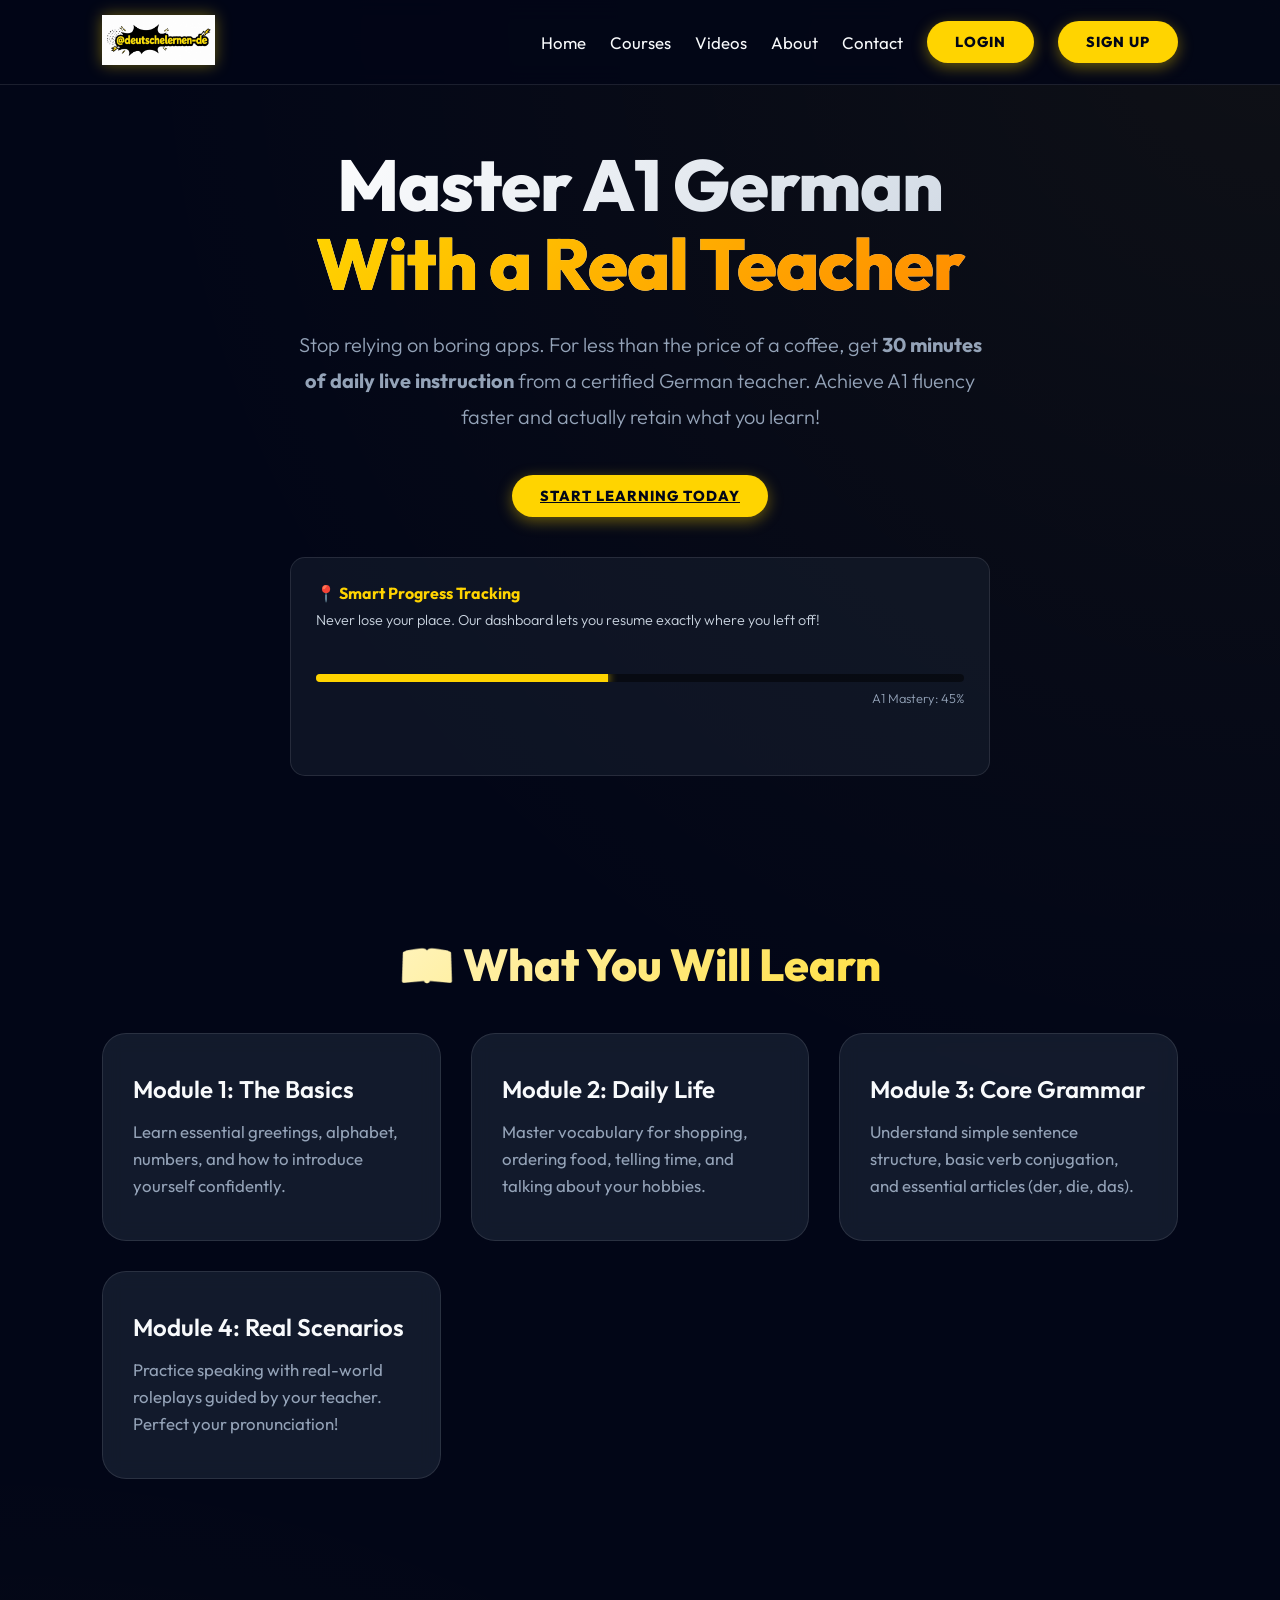
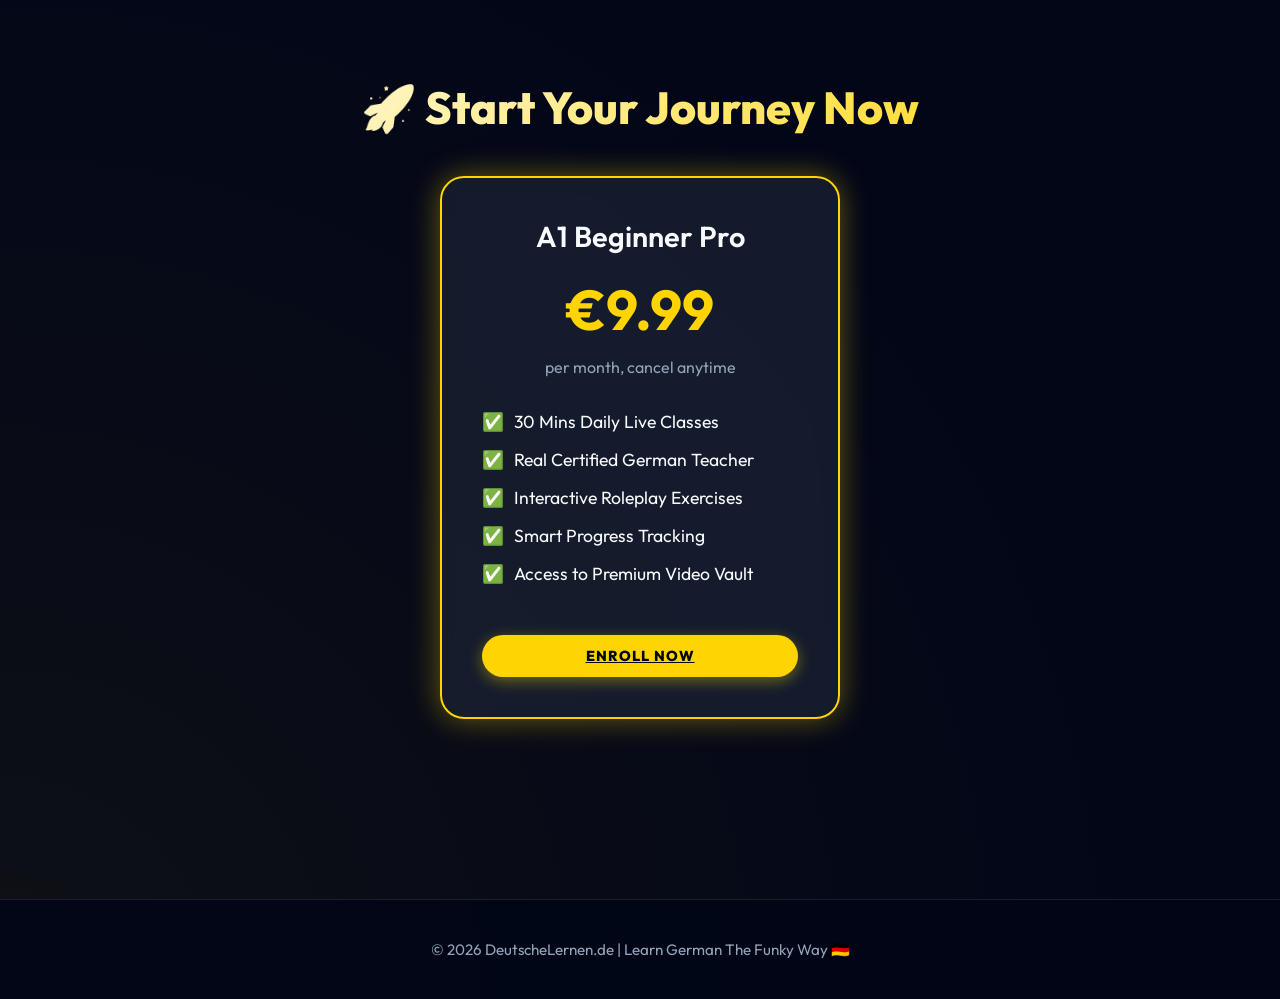
==== a1-beginner.html @ 8d4e3dcf "Added highly-converting A1 Beginner landing page" ====
<!DOCTYPE html>
<html lang="en">
<head>
<meta charset="UTF-8">
<meta name="viewport" content="width=device-width, initial-scale=1.0">
<title>Learn A1 German | Live Classes 30 Mins Daily</title>
<meta name="description" content="Master A1 Beginner German for just €9.99/month. Learn with a real teacher for 30 minutes daily, track your progress, and achieve fluency the funky way.">
<link rel="stylesheet" href="style.css">
</head>
<body>

<header>
<div class="logo">
<img src="logo.png" alt="DeutscheLernen Logo">
</div>
<nav>
<a href="index.html">Home</a>
<a href="courses.html">Courses</a>
<a href="videos.html">Videos</a>
<a href="about.html">About</a>
<a href="contact.html">Contact</a>
<a class="btn" href="login.html">Login</a>
<a class="btn" href="signup.html">Sign Up</a>
</nav>
</header>

<section class="hero" style="min-height: 70vh;">
<div>
<h1>Master A1 German <br><span class="funky">With a Real Teacher</span></h1>
<p>
Stop relying on boring apps. For less than the price of a coffee, get <strong>30 minutes of daily live instruction</strong> from a certified German teacher. Achieve A1 fluency faster and actually retain what you learn!
</p>

<div class="cta">
<a class="btn" href="#pricing">Start Learning Today</a>
</div>

<div class="progress-teaser">
  <h4 style="color: var(--accent); margin-bottom: 5px;">📍 Smart Progress Tracking</h4>
  <p style="font-size: 0.9rem; color: #cbd5e1;">Never lose your place. Our dashboard lets you resume exactly where you left off!</p>
  <div class="progress-bar">
    <div class="progress-fill"></div>
  </div>
  <p style="font-size: 0.8rem; margin-top: 5px; text-align: right;">A1 Mastery: 45%</p>
</div>
</div>
</section>

<section class="section">
<h2 class="highlight">📖 What You Will Learn</h2>
<div class="cards">
<div class="card">
  <h3 style="color: var(--text-main);">Module 1: The Basics</h3>
  <p>Learn essential greetings, alphabet, numbers, and how to introduce yourself confidently.</p>
</div>
<div class="card">
  <h3 style="color: var(--text-main);">Module 2: Daily Life</h3>
  <p>Master vocabulary for shopping, ordering food, telling time, and talking about your hobbies.</p>
</div>
<div class="card">
  <h3 style="color: var(--text-main);">Module 3: Core Grammar</h3>
  <p>Understand simple sentence structure, basic verb conjugation, and essential articles (der, die, das).</p>
</div>
<div class="card">
  <h3 style="color: var(--text-main);">Module 4: Real Scenarios</h3>
  <p>Practice speaking with real-world roleplays guided by your teacher. Perfect your pronunciation!</p>
</div>
</div>
</section>

<section class="section" id="pricing">
<h2 class="highlight">🚀 Start Your Journey Now</h2>
<div class="card pricing-card">
  <h3 style="color: var(--text-main); font-size: 1.8rem;">A1 Beginner Pro</h3>
  <h2>€9.99</h2>
  <p class="price-subtext">per month, cancel anytime</p>
  
  <ul>
    <li>30 Mins Daily Live Classes</li>
    <li>Real Certified German Teacher</li>
    <li>Interactive Roleplay Exercises</li>
    <li>Smart Progress Tracking</li>
    <li>Access to Premium Video Vault</li>
  </ul>
  
  <a class="btn" style="width: 100%; margin-top: 20px;" href="signup.html">Enroll Now</a>
</div>
</section>

<footer>
<p>© 2026 DeutscheLernen.de | Learn German The Funky Way 🇩🇪</p>
</footer>

</body>
</html>
---- style.css ----
@import url('https://fonts.googleapis.com/css2?family=Outfit:wght@300;400;600;800&display=swap');

:root {
  --bg-dark: #0f172a;
  --bg-darker: #020617;
  --accent: #ffd400;
  --accent-glow: rgba(255, 212, 0, 0.4);
  --text-main: #f8fafc;
  --text-muted: #94a3b8;
  --glass-bg: rgba(30, 41, 59, 0.6);
  --glass-border: rgba(255, 255, 255, 0.1);
}

* {
  margin: 0;
  padding: 0;
  box-sizing: border-box;
  font-family: 'Outfit', sans-serif;
}

body {
  background: var(--bg-darker);
  color: var(--text-main);
  overflow-x: hidden;
  background-image: radial-gradient(circle at top right, rgba(255, 212, 0, 0.05), transparent 40%),
                    radial-gradient(circle at bottom left, rgba(255, 212, 0, 0.05), transparent 40%);
  min-height: 100vh;
}

/* Animations */
@keyframes fadeInDown {
  from { opacity: 0; transform: translateY(-20px); }
  to { opacity: 1; transform: translateY(0); }
}

@keyframes fadeInUp {
  from { opacity: 0; transform: translateY(30px); }
  to { opacity: 1; transform: translateY(0); }
}

@keyframes glowPulse {
  0% { box-shadow: 0 0 10px var(--accent-glow); }
  50% { box-shadow: 0 0 25px var(--accent-glow); }
  100% { box-shadow: 0 0 10px var(--accent-glow); }
}

/* Header & Nav */
header {
  background: rgba(2, 6, 23, 0.8);
  backdrop-filter: blur(12px);
  padding: 15px 8%;
  display: flex;
  justify-content: space-between;
  align-items: center;
  position: sticky;
  top: 0;
  z-index: 1000;
  border-bottom: 1px solid var(--glass-border);
  animation: fadeInDown 0.6s ease-out;
}

.logo img {
  height: 50px;
  filter: drop-shadow(0 0 8px var(--accent-glow));
  transition: transform 0.3s;
}

.logo img:hover {
  transform: scale(1.05);
}

nav {
  display: flex;
  align-items: center;
  gap: 24px;
}

nav a {
  color: var(--text-main);
  text-decoration: none;
  font-weight: 400;
  font-size: 1.05rem;
  transition: all 0.3s;
  position: relative;
}

nav a::after {
  content: '';
  position: absolute;
  width: 0;
  height: 2px;
  bottom: -4px;
  left: 0;
  background: var(--accent);
  transition: width 0.3s ease;
}

nav a:hover {
  color: var(--accent);
}

nav a:hover::after {
  width: 100%;
}

.btn, nav a.btn {
  background: var(--accent);
  color: var(--bg-darker);
  padding: 12px 28px;
  border-radius: 50px;
  font-weight: 800;
  text-transform: uppercase;
  letter-spacing: 1px;
  font-size: 0.9rem;
  transition: all 0.3s;
  box-shadow: 0 4px 15px var(--accent-glow);
  display: inline-flex;
  align-items: center;
  justify-content: center;
}

.btn:hover, nav a.btn:hover {
  transform: translateY(-2px);
  background: #ffea00;
  color: var(--bg-darker);
  animation: glowPulse 2s infinite;
}

.btn::after {
  display: none !important;
}

/* Hero Section */
.hero {
  min-height: 85vh;
  display: flex;
  align-items: center;
  justify-content: center;
  text-align: center;
  padding: 60px 20px;
  position: relative;
}

.hero > div {
  animation: fadeInUp 0.8s ease-out;
}

.hero h1 {
  font-size: 4.5rem;
  font-weight: 800;
  background: linear-gradient(135deg, #ffffff 0%, #cbd5e1 100%);
  -webkit-background-clip: text;
  -webkit-text-fill-color: transparent;
  margin-bottom: 24px;
  line-height: 1.1;
  letter-spacing: -1px;
}

.hero h1 span.funky {
  background: linear-gradient(135deg, var(--accent) 0%, #ff8c00 100%);
  -webkit-background-clip: text;
  -webkit-text-fill-color: transparent;
  display: inline-block;
}

.hero p {
  font-size: 1.25rem;
  color: var(--text-muted);
  max-width: 700px;
  margin: 0 auto 40px auto;
  line-height: 1.8;
  font-weight: 300;
}

.hero .cta {
  display: flex;
  gap: 20px;
  justify-content: center;
}

.hero .cta .btn-outline {
  background: transparent;
  color: var(--accent);
  border: 2px solid var(--accent);
  box-shadow: none;
}

.hero .cta .btn-outline:hover {
  background: var(--glass-bg);
  color: var(--accent);
  box-shadow: 0 0 20px var(--accent-glow);
}

/* Sections */
.section {
  padding: 100px 8%;
  position: relative;
}

.highlight {
  font-size: 2.8rem;
  font-weight: 800;
  margin-bottom: 40px;
  text-align: center;
  background: linear-gradient(135deg, #ffffff 0%, var(--accent) 100%);
  -webkit-background-clip: text;
  -webkit-text-fill-color: transparent;
}

/* Cards (Glassmorphism) */
.cards {
  display: grid;
  grid-template-columns: repeat(auto-fit, minmax(280px, 1fr));
  gap: 30px;
  margin-top: 40px;
}

.card {
  background: var(--glass-bg);
  backdrop-filter: blur(10px);
  border: 1px solid var(--glass-border);
  border-radius: 24px;
  padding: 40px 30px;
  transition: all 0.4s cubic-bezier(0.175, 0.885, 0.32, 1.275);
  position: relative;
  overflow: hidden;
}

.card::before {
  content: '';
  position: absolute;
  top: 0; left: 0; right: 0; height: 3px;
  background: linear-gradient(90deg, transparent, var(--accent), transparent);
  opacity: 0;
  transition: opacity 0.4s;
}

.card:hover {
  transform: translateY(-10px);
  background: rgba(30, 41, 59, 0.8);
  border-color: rgba(255, 212, 0, 0.3);
  box-shadow: 0 15px 35px rgba(0,0,0,0.3), 0 0 15px var(--accent-glow);
}

.card:hover::before {
  opacity: 1;
}

.card h3 {
  font-size: 1.5rem;
  color: var(--text-main);
  margin-bottom: 15px;
  font-weight: 600;
}

.card p {
  color: var(--text-muted);
  line-height: 1.6;
  font-size: 1.05rem;
}

/* Videos */
.video-grid {
  display: grid;
  grid-template-columns: repeat(auto-fit, minmax(380px, 1fr));
  gap: 40px;
  margin-top: 50px;
}

.video {
  background: var(--glass-bg);
  border-radius: 24px;
  overflow: hidden;
  border: 1px solid var(--glass-border);
  transition: all 0.3s;
}

.video:hover {
  transform: translateY(-5px);
  box-shadow: 0 20px 40px rgba(0,0,0,0.4);
  border-color: rgba(255, 212, 0, 0.4);
}

.video iframe {
  width: 100%;
  aspect-ratio: 16/9;
  height: auto;
  border: none;
}

.video h4 {
  padding: 24px;
  font-size: 1.2rem;
  color: var(--text-main);
  font-weight: 600;
}

/* Forms */
.form-container {
  max-width: 480px;
  margin: 80px auto;
  background: var(--glass-bg);
  backdrop-filter: blur(16px);
  padding: 50px 40px;
  border-radius: 30px;
  border: 1px solid var(--glass-border);
  box-shadow: 0 25px 50px -12px rgba(0, 0, 0, 0.5);
  animation: fadeInUp 0.6s ease-out;
}

.form-container h2 {
  text-align: center;
  font-size: 2.2rem;
  margin-bottom: 30px;
  color: #fff;
}

input, textarea {
  width: 100%;
  padding: 16px 20px;
  margin: 12px 0 24px 0;
  border-radius: 12px;
  border: 1px solid var(--glass-border);
  background: rgba(0,0,0,0.2);
  color: white;
  font-size: 1rem;
  transition: all 0.3s;
}

input:focus, textarea:focus {
  outline: none;
  border-color: var(--accent);
  background: rgba(0,0,0,0.4);
  box-shadow: 0 0 10px var(--accent-glow);
}

button {
  width: 100%;
  padding: 16px;
  border: none;
  background: linear-gradient(135deg, var(--accent) 0%, #ffc400 100%);
  color: var(--bg-darker);
  border-radius: 12px;
  font-weight: 800;
  font-size: 1.1rem;
  cursor: pointer;
  transition: all 0.3s;
  text-transform: uppercase;
  letter-spacing: 1px;
}

button:hover {
  transform: translateY(-2px);
  box-shadow: 0 10px 20px var(--accent-glow);
}

/* Footer */
footer {
  background: rgba(2, 6, 23, 0.95);
  text-align: center;
  padding: 40px 20px;
  margin-top: 80px;
  border-top: 1px solid var(--glass-border);
  color: var(--text-muted);
}

footer p {
  font-size: 0.95rem;
}

/* Pricing & Syllabus Additions */
.pricing-card {
  max-width: 400px;
  margin: 0 auto;
  border: 2px solid var(--accent);
  text-align: center;
  box-shadow: 0 0 30px var(--accent-glow);
  padding: 40px;
}
.pricing-card h2 {
  font-size: 3.5rem;
  color: var(--accent);
  margin: 20px 0 10px 0;
}
.pricing-card .price-subtext {
  color: var(--text-muted);
  font-size: 1rem;
  margin-bottom: 30px;
}
.pricing-card ul {
  list-style: none;
  margin: 30px 0;
  text-align: left;
}
.pricing-card ul li {
  margin-bottom: 15px;
  font-size: 1.1rem;
}
.pricing-card ul li::before {
  content: '✅';
  margin-right: 10px;
}
.progress-teaser {
  background: rgba(30, 41, 59, 0.4);
  padding: 25px;
  border-radius: 15px;
  margin-top: 40px;
  text-align: left;
  border: 1px solid var(--glass-border);
}
.progress-bar {
  height: 8px;
  background: rgba(0,0,0,0.5);
  border-radius: 4px;
  margin-top: 15px;
  overflow: hidden;
}
.progress-fill {
  width: 45%;
  height: 100%;
  background: var(--accent);
  box-shadow: 0 0 10px var(--accent);
}

/* Responsive */
@media (max-width: 768px) {
  header {
    flex-direction: column;
    padding: 20px;
  }
  nav {
    margin-top: 20px;
    flex-wrap: wrap;
    justify-content: center;
  }
  .hero h1 {
    font-size: 3rem;
  }
  .hero .cta {
    flex-direction: column;
  }
  .highlight {
    font-size: 2.2rem;
  }
}
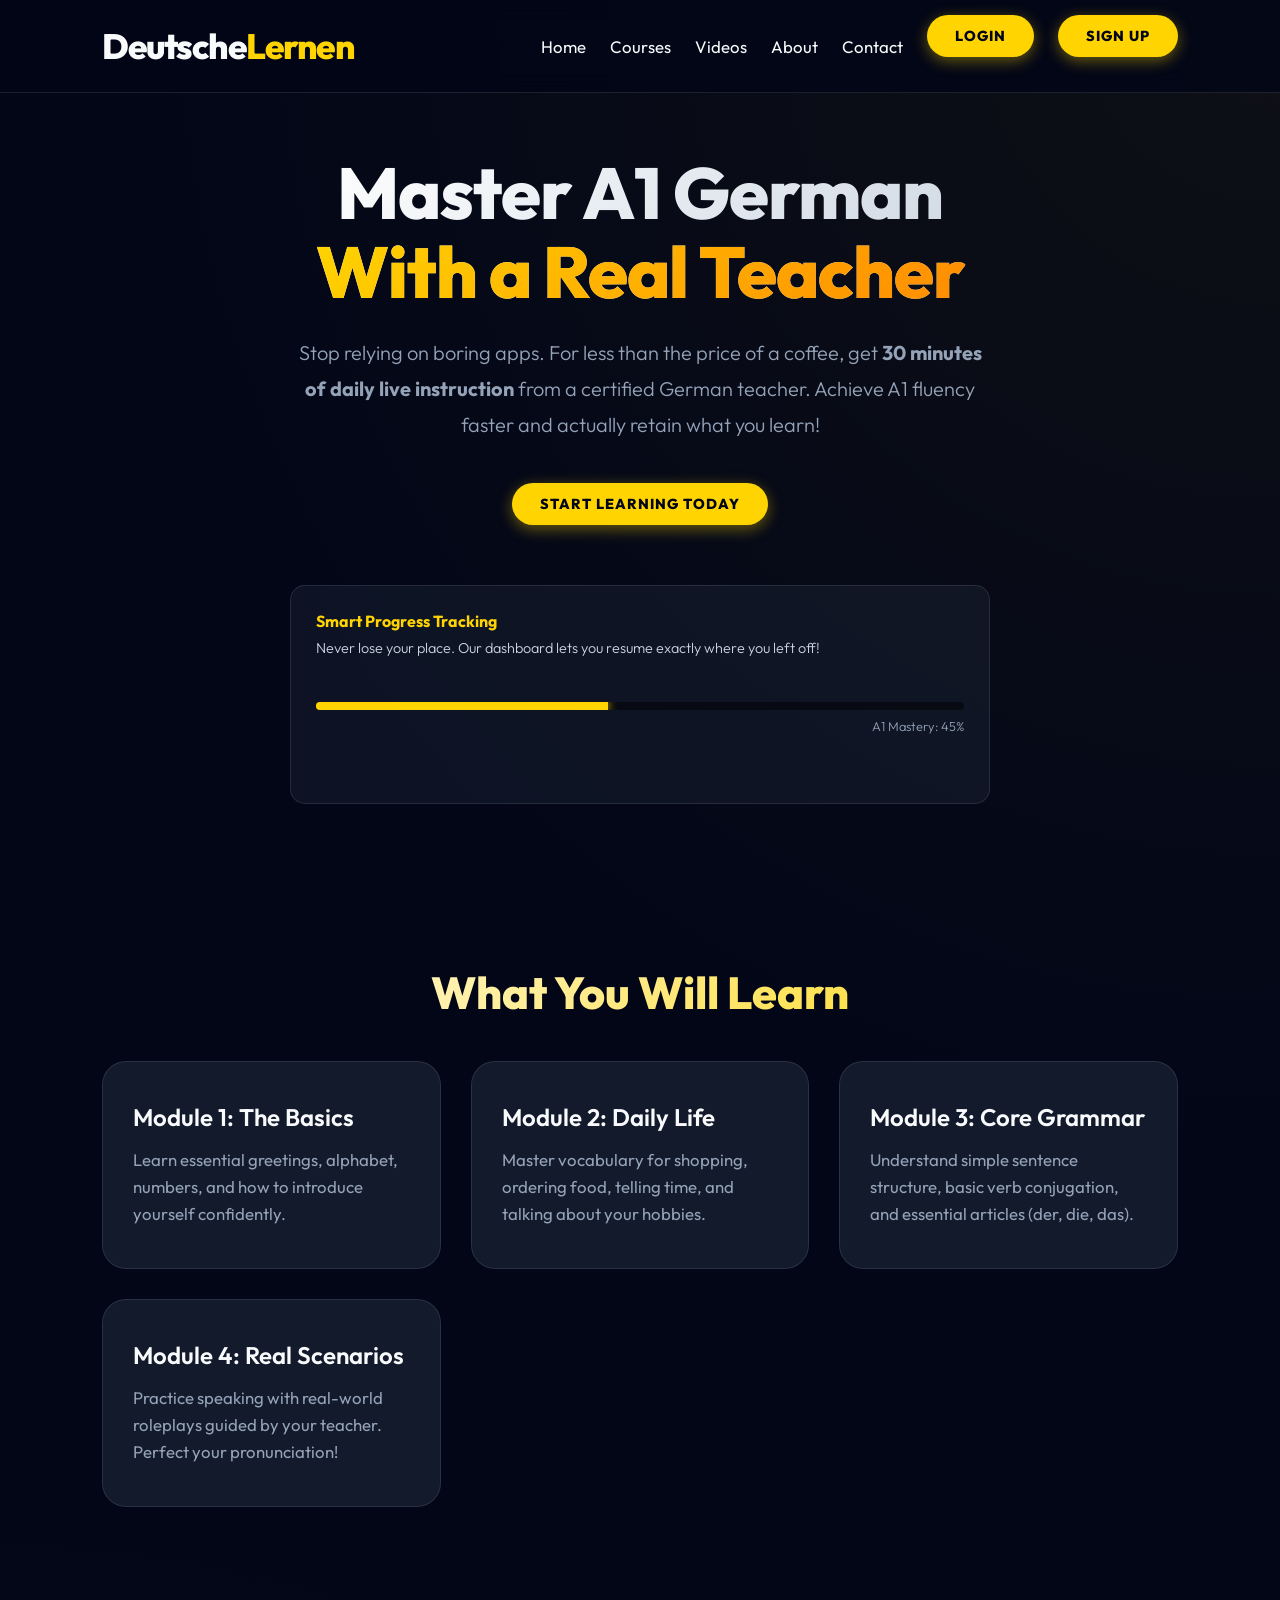
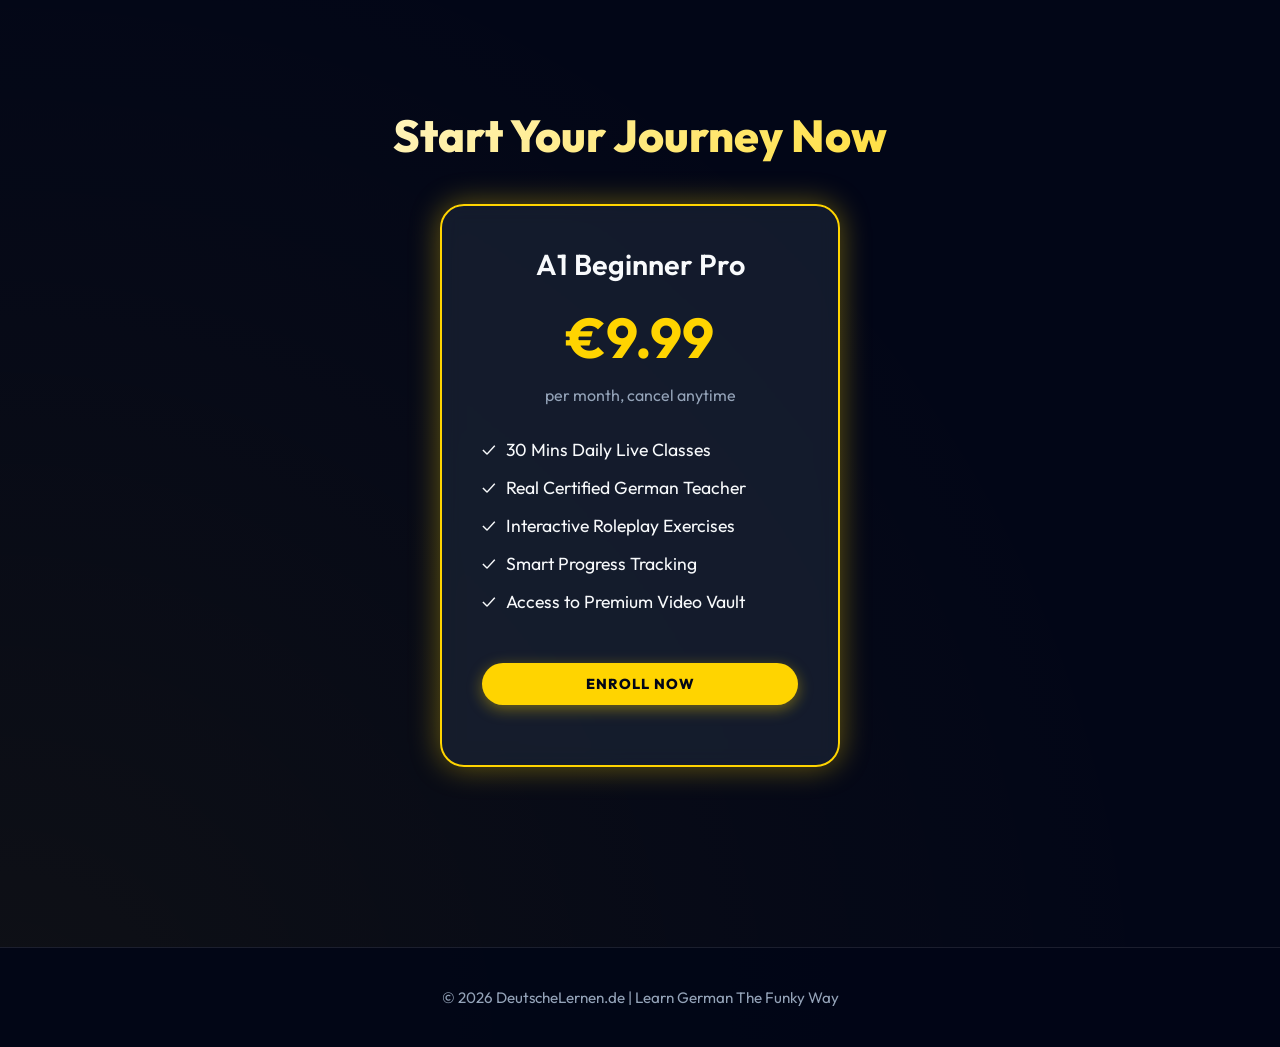
==== commit c8356ee1: "Safely removed emojis and applied text logo" ====
--- a/a1-beginner.html
+++ b/a1-beginner.html
@@ -10,9 +10,7 @@
 <body>
 
 <header>
-<div class="logo">
-<img src="logo.png" alt="DeutscheLernen Logo">
-</div>
+<a href="index.html" class="logo-text">Deutsche<span>Lernen</span></a>
 <nav>
 <a href="index.html">Home</a>
 <a href="courses.html">Courses</a>
@@ -36,7 +34,7 @@
 </div>
 
 <div class="progress-teaser">
-  <h4 style="color: var(--accent); margin-bottom: 5px;">📍 Smart Progress Tracking</h4>
+  <h4 style="color: var(--accent); margin-bottom: 5px;">Smart Progress Tracking</h4>
   <p style="font-size: 0.9rem; color: #cbd5e1;">Never lose your place. Our dashboard lets you resume exactly where you left off!</p>
   <div class="progress-bar">
     <div class="progress-fill"></div>
@@ -47,7 +45,7 @@
 </section>
 
 <section class="section">
-<h2 class="highlight">📖 What You Will Learn</h2>
+<h2 class="highlight">What You Will Learn</h2>
 <div class="cards">
 <div class="card">
   <h3 style="color: var(--text-main);">Module 1: The Basics</h3>
@@ -69,7 +67,7 @@
 </section>
 
 <section class="section" id="pricing">
-<h2 class="highlight">🚀 Start Your Journey Now</h2>
+<h2 class="highlight">Start Your Journey Now</h2>
 <div class="card pricing-card">
   <h3 style="color: var(--text-main); font-size: 1.8rem;">A1 Beginner Pro</h3>
   <h2>€9.99</h2>
@@ -88,7 +86,7 @@
 </section>
 
 <footer>
-<p>© 2026 DeutscheLernen.de | Learn German The Funky Way 🇩🇪</p>
+<p>© 2026 DeutscheLernen.de | Learn German The Funky Way</p>
 </footer>
 
 </body>
--- a/style.css
+++ b/style.css
@@ -117,6 +117,8 @@
   display: inline-flex;
   align-items: center;
   justify-content: center;
+  text-decoration: none;
+  margin-bottom: 20px;
 }
 
 .btn:hover, nav a.btn:hover {
@@ -176,6 +178,7 @@
   display: flex;
   gap: 20px;
   justify-content: center;
+  margin-bottom: 40px;
 }
 
 .hero .cta .btn-outline {
@@ -397,7 +400,7 @@
   font-size: 1.1rem;
 }
 .pricing-card ul li::before {
-  content: '✅';
+  content: '✓';
   margin-right: 10px;
 }
 .progress-teaser {
@@ -443,3 +446,20 @@
     font-size: 2.2rem;
   }
 }
+
+.logo-text {
+  font-size: 2.2rem;
+  font-weight: 800;
+  color: var(--text-main);
+  text-decoration: none;
+  letter-spacing: -1.5px;
+  transition: all 0.3s ease;
+  display: inline-block;
+}
+.logo-text span {
+  color: var(--accent);
+}
+.logo-text:hover {
+  text-shadow: 0 0 20px var(--accent-glow);
+  transform: scale(1.02);
+}
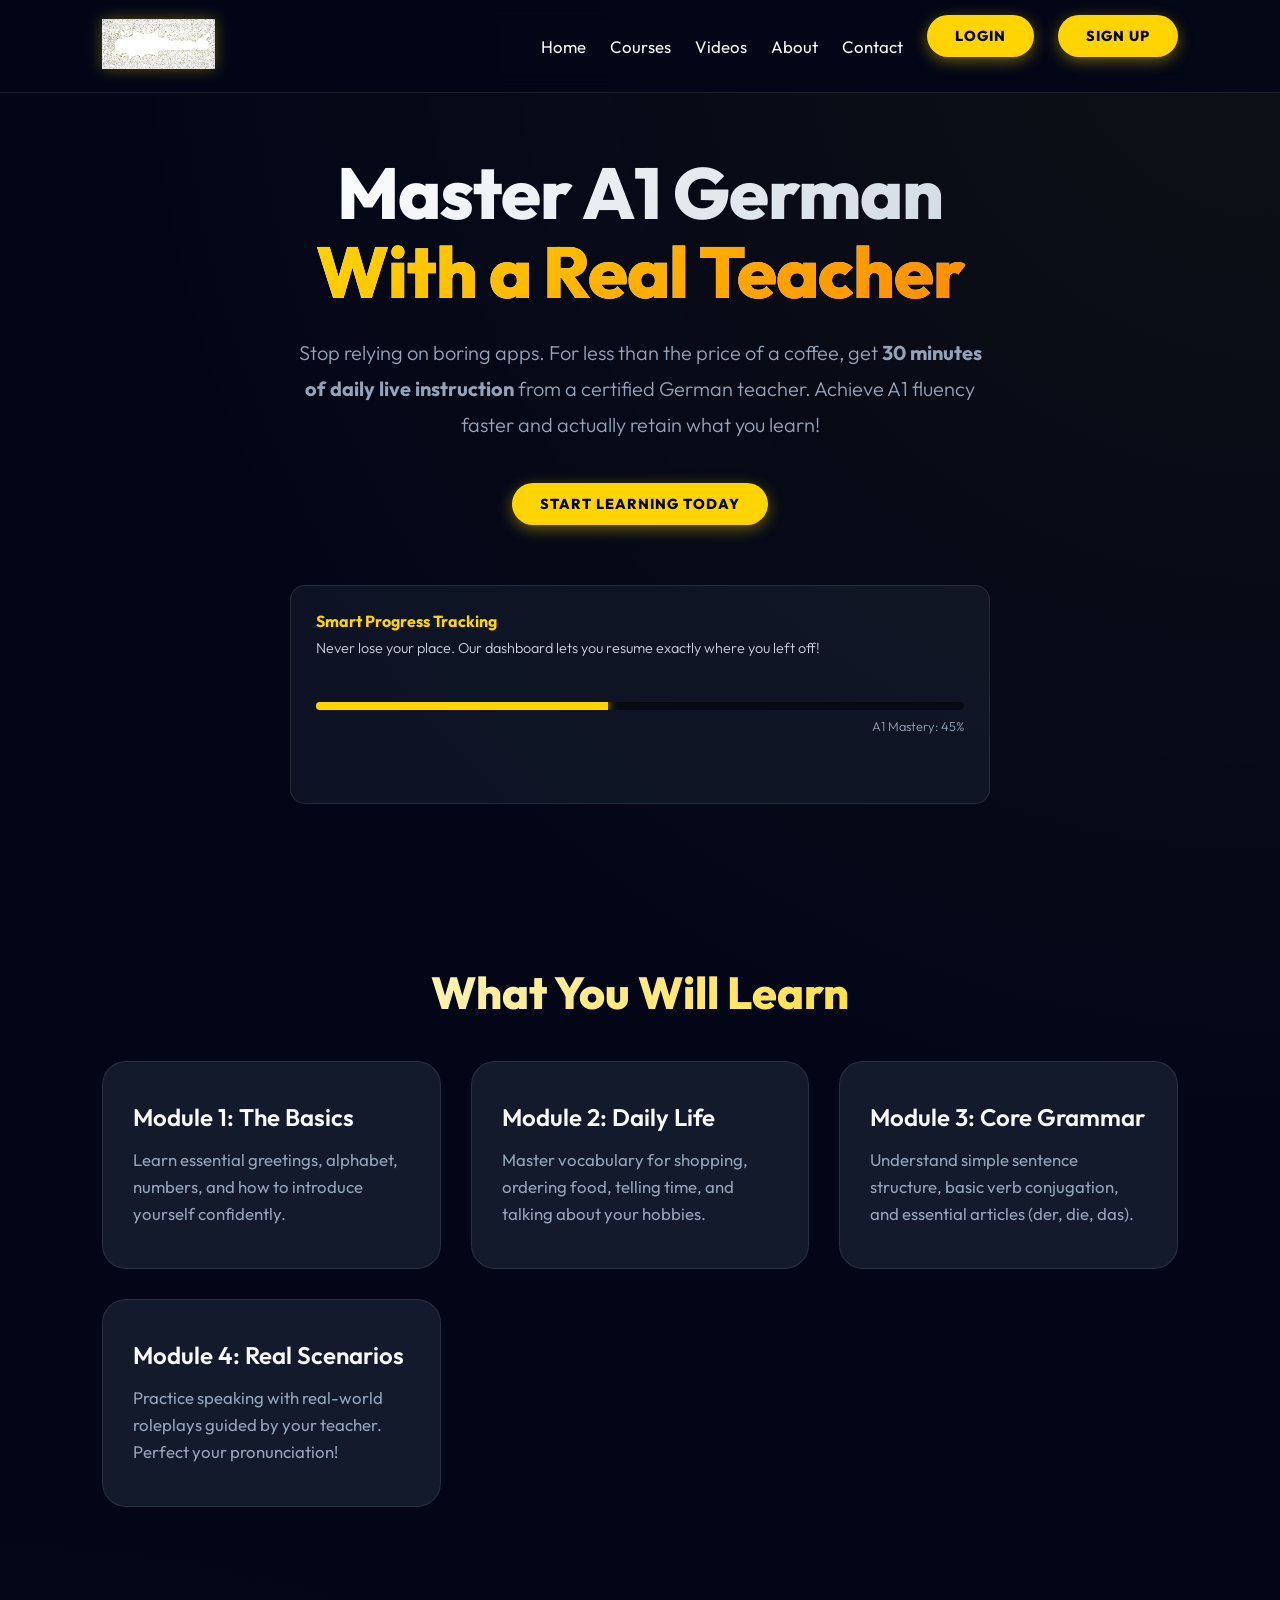
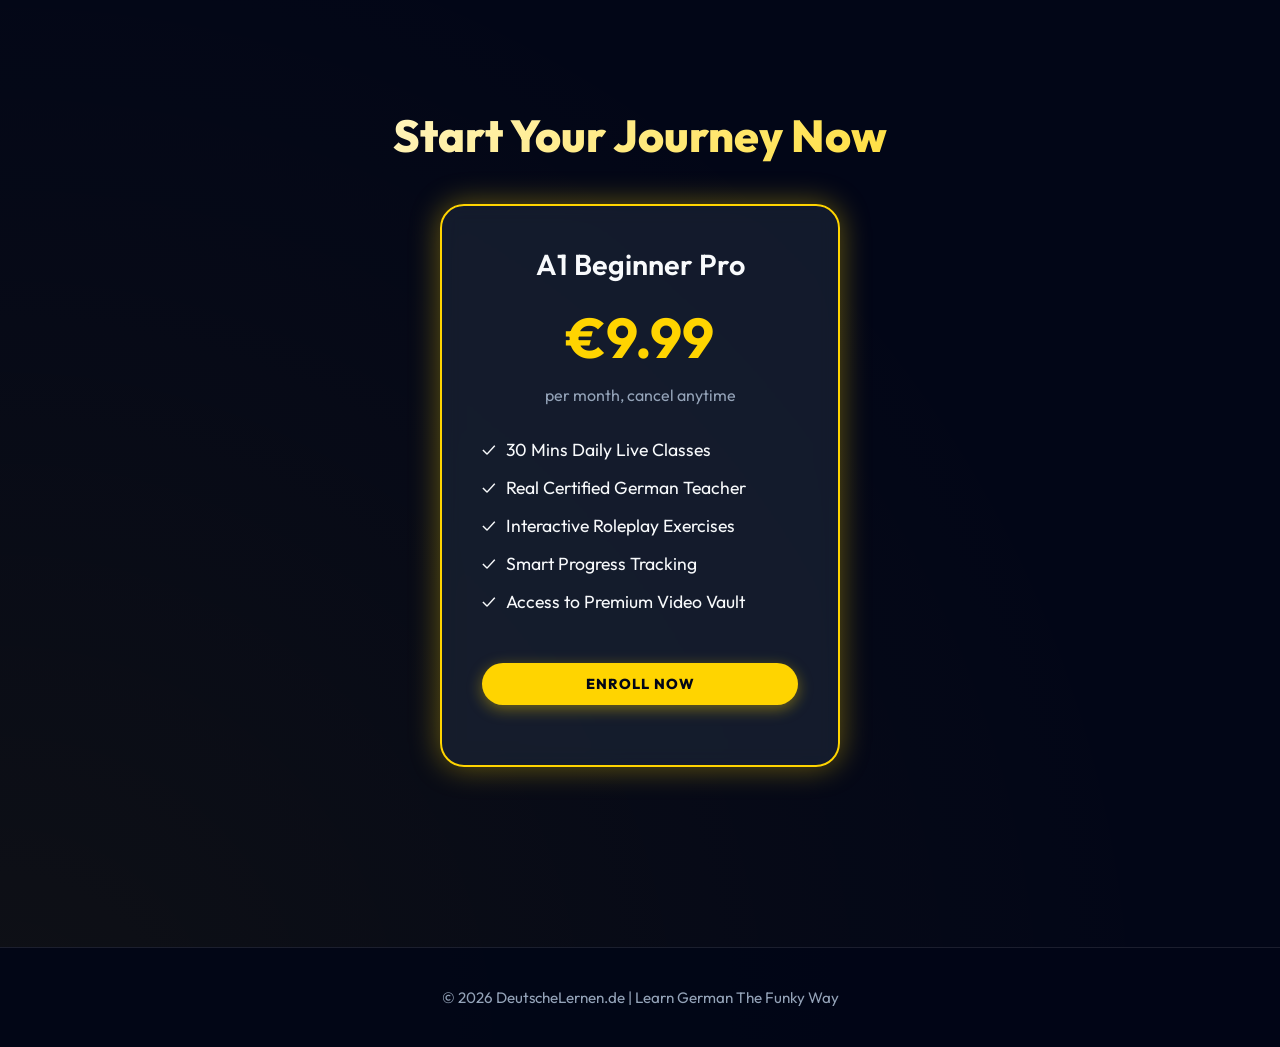
==== commit 9cc8f4fa: "Restored image logo with transparent background and white inversion" ====
--- a/a1-beginner.html
+++ b/a1-beginner.html
@@ -1,4 +1,4 @@
-<!DOCTYPE html>
+﻿<!DOCTYPE html>
 <html lang="en">
 <head>
 <meta charset="UTF-8">
@@ -10,7 +10,7 @@
 <body>
 
 <header>
-<a href="index.html" class="logo-text">Deutsche<span>Lernen</span></a>
+<a href="index.html" class="logo"><img src="logo.png" alt="DeutscheLernen Logo"></a>
 <nav>
 <a href="index.html">Home</a>
 <a href="courses.html">Courses</a>
--- a/style.css
+++ b/style.css
@@ -61,12 +61,13 @@
 
 .logo img {
   height: 50px;
-  filter: drop-shadow(0 0 8px var(--accent-glow));
-  transition: transform 0.3s;
+  filter: brightness(0) invert(1) drop-shadow(0 0 8px var(--accent-glow));
+  transition: transform 0.3s, filter 0.3s;
 }
 
 .logo img:hover {
   transform: scale(1.05);
+  filter: brightness(0) invert(1) drop-shadow(0 0 15px var(--accent));
 }
 
 nav {
@@ -446,20 +447,3 @@
     font-size: 2.2rem;
   }
 }
-
-.logo-text {
-  font-size: 2.2rem;
-  font-weight: 800;
-  color: var(--text-main);
-  text-decoration: none;
-  letter-spacing: -1.5px;
-  transition: all 0.3s ease;
-  display: inline-block;
-}
-.logo-text span {
-  color: var(--accent);
-}
-.logo-text:hover {
-  text-shadow: 0 0 20px var(--accent-glow);
-  transform: scale(1.02);
-}
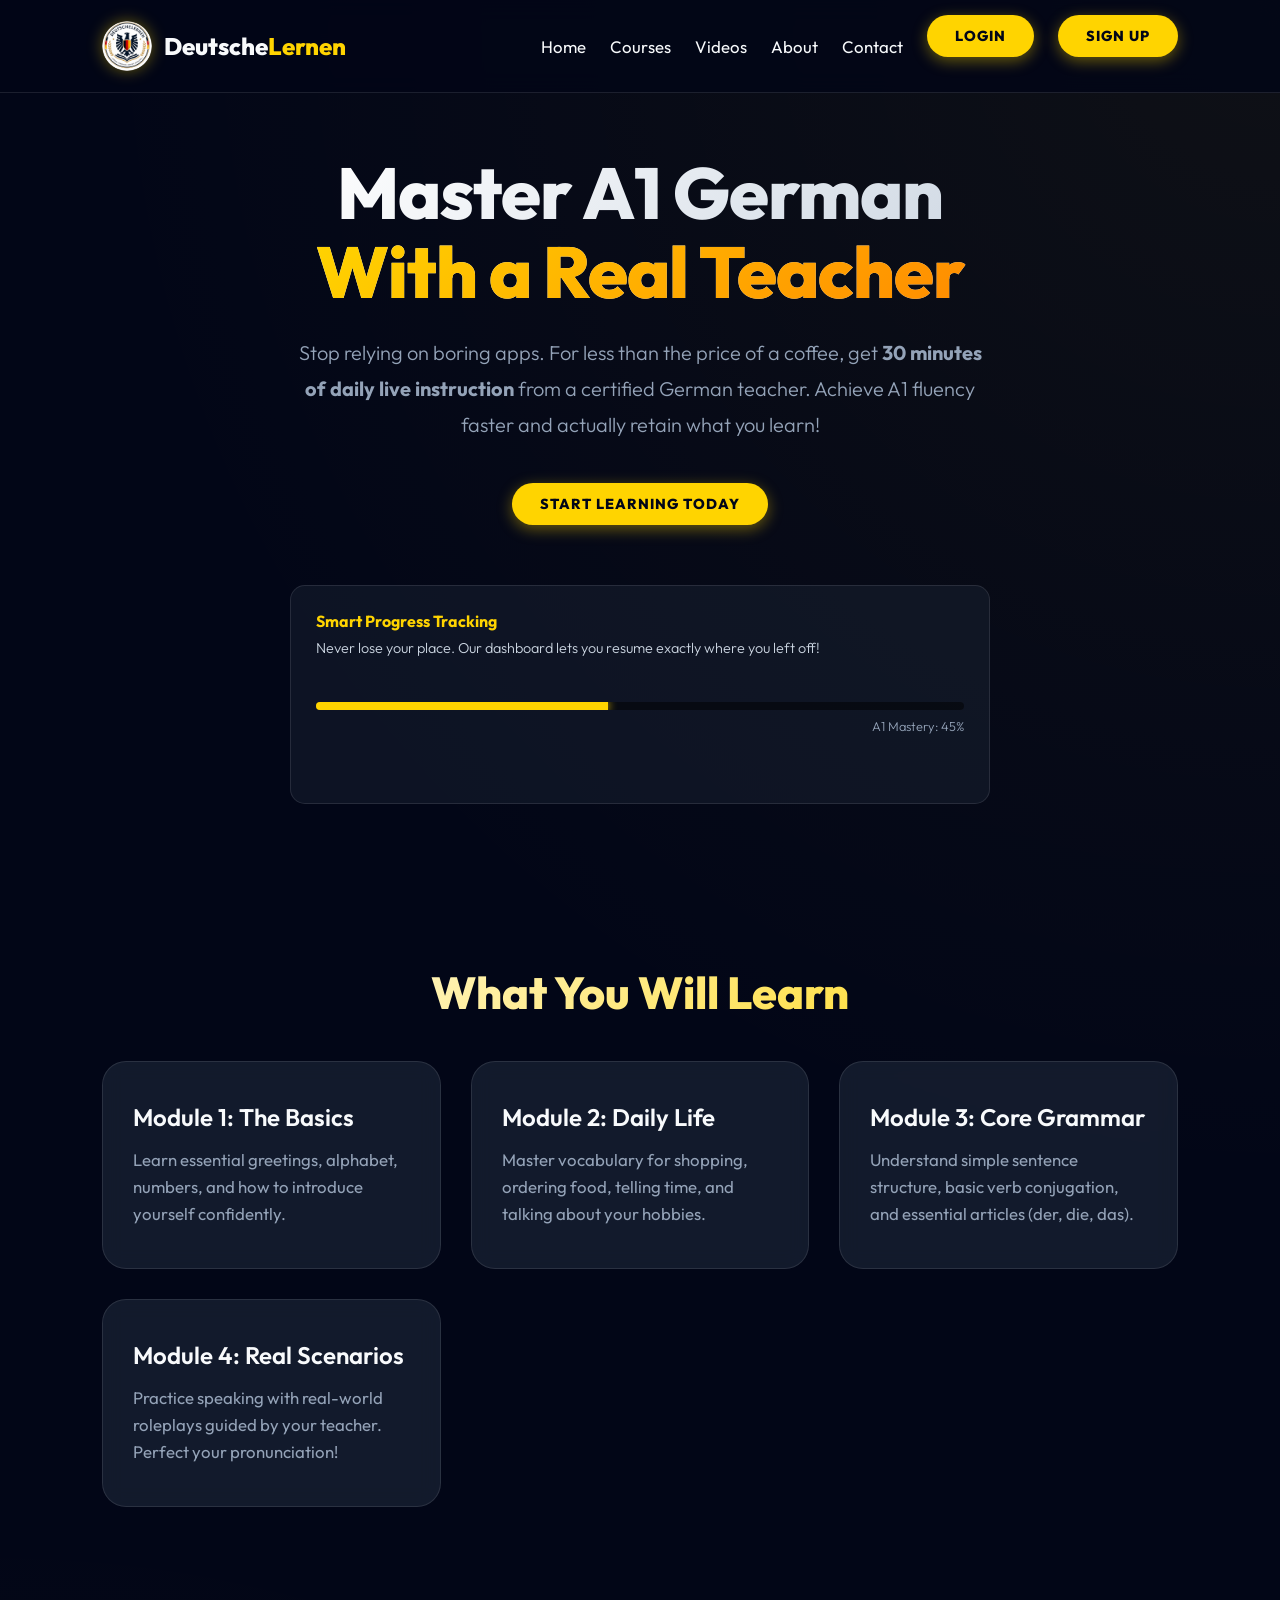
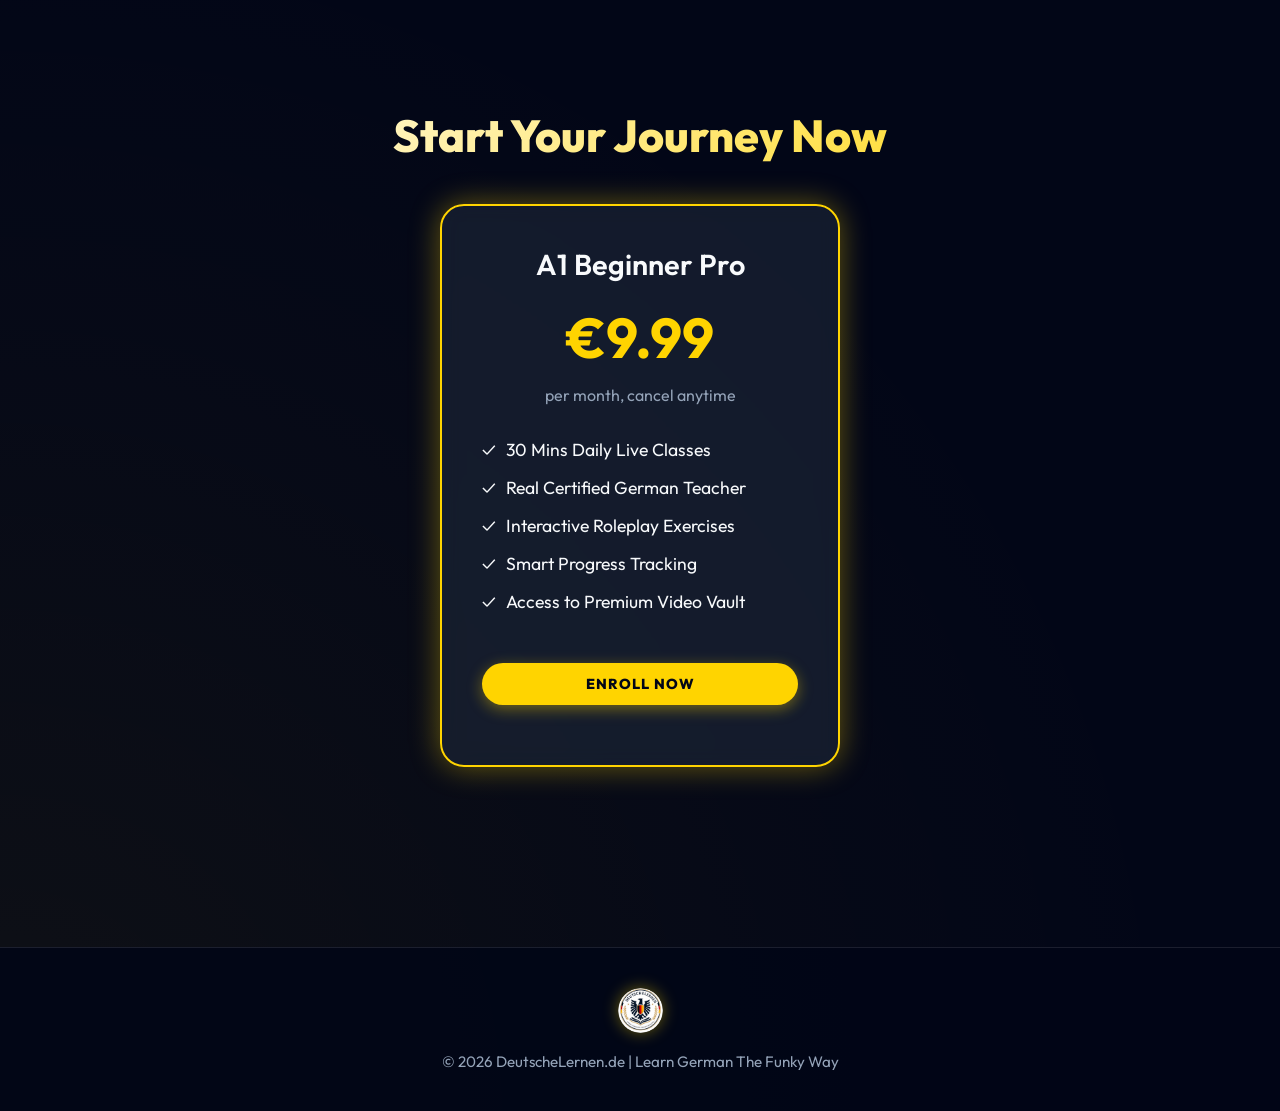
==== commit c916aa31: "Update logo to circular emblem with custom brand wordmark, add favicons, login/signup card decoratio" ====
--- a/a1-beginner.html
+++ b/a1-beginner.html
@@ -1,16 +1,17 @@
-﻿<!DOCTYPE html>
+<!DOCTYPE html>
 <html lang="en">
 <head>
 <meta charset="UTF-8">
 <meta name="viewport" content="width=device-width, initial-scale=1.0">
 <title>Learn A1 German | Live Classes 30 Mins Daily</title>
 <meta name="description" content="Master A1 Beginner German for just €9.99/month. Learn with a real teacher for 30 minutes daily, track your progress, and achieve fluency the funky way.">
+<link rel="icon" type="image/png" href="logo.png">
 <link rel="stylesheet" href="style.css">
 </head>
 <body>
 
 <header>
-<a href="index.html" class="logo"><img src="logo.png" alt="DeutscheLernen Logo"></a>
+<a href="index.html" class="logo"><img src="logo.png" alt="DeutscheLernen Logo"><span>Deutsche<span class="highlight-text">Lernen</span></span></a>
 <nav>
 <a href="index.html">Home</a>
 <a href="courses.html">Courses</a>
@@ -86,6 +87,9 @@
 </section>
 
 <footer>
+<div style="margin-bottom: 15px;">
+  <img src="logo.png" alt="DeutscheLernen Logo" style="height: 45px; width: 45px; border-radius: 50%; filter: drop-shadow(0 0 8px var(--accent-glow));">
+</div>
 <p>© 2026 DeutscheLernen.de | Learn German The Funky Way</p>
 </footer>
 
--- a/style.css
+++ b/style.css
@@ -59,15 +59,37 @@
   animation: fadeInDown 0.6s ease-out;
 }
 
+.logo {
+  display: flex;
+  align-items: center;
+  gap: 12px;
+  text-decoration: none;
+  font-size: 1.5rem;
+  font-weight: 800;
+  color: var(--text-main);
+  transition: all 0.3s;
+}
+
+.logo span .highlight-text {
+  color: var(--accent);
+}
+
+.logo:hover {
+  color: var(--accent);
+}
+
 .logo img {
   height: 50px;
-  filter: brightness(0) invert(1) drop-shadow(0 0 8px var(--accent-glow));
+  width: 50px;
+  object-fit: cover;
+  border-radius: 50%;
+  filter: drop-shadow(0 0 8px var(--accent-glow));
   transition: transform 0.3s, filter 0.3s;
 }
 
-.logo img:hover {
+.logo:hover img {
   transform: scale(1.05);
-  filter: brightness(0) invert(1) drop-shadow(0 0 15px var(--accent));
+  filter: drop-shadow(0 0 15px var(--accent));
 }
 
 nav {
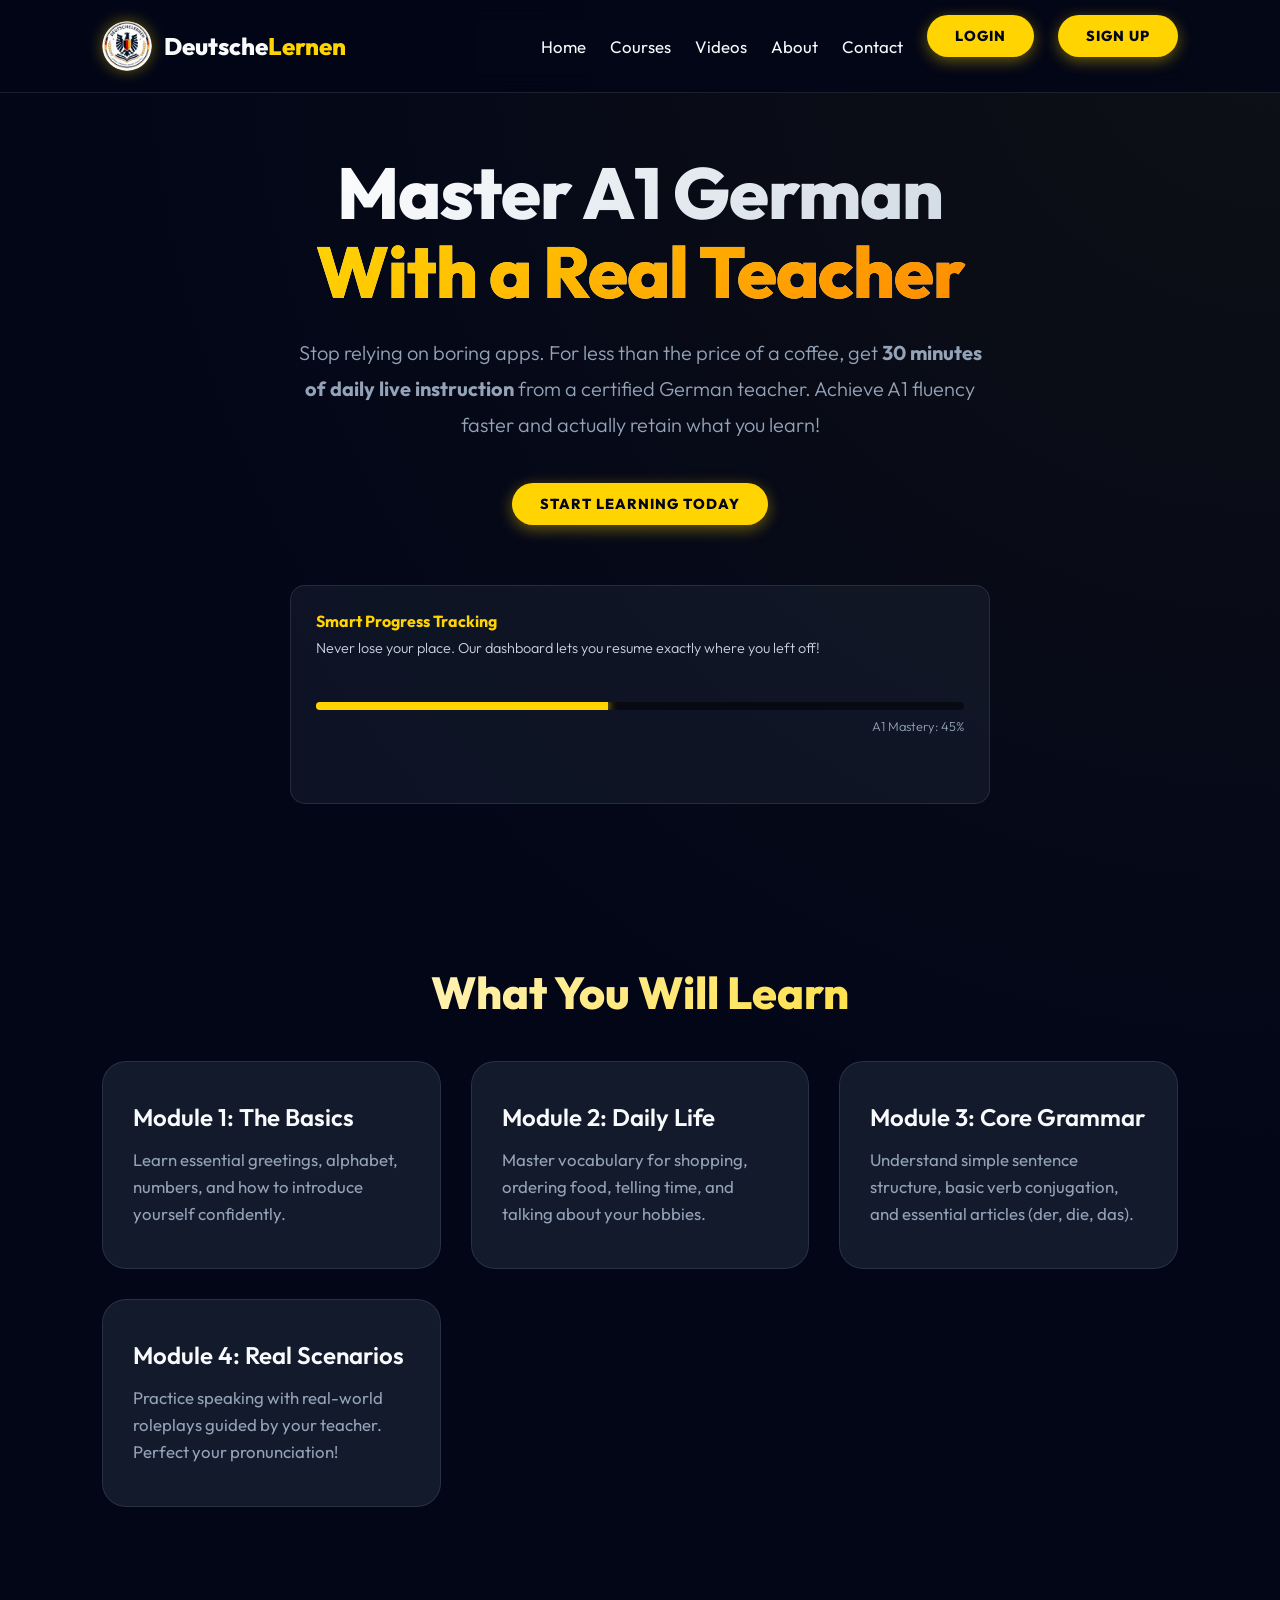
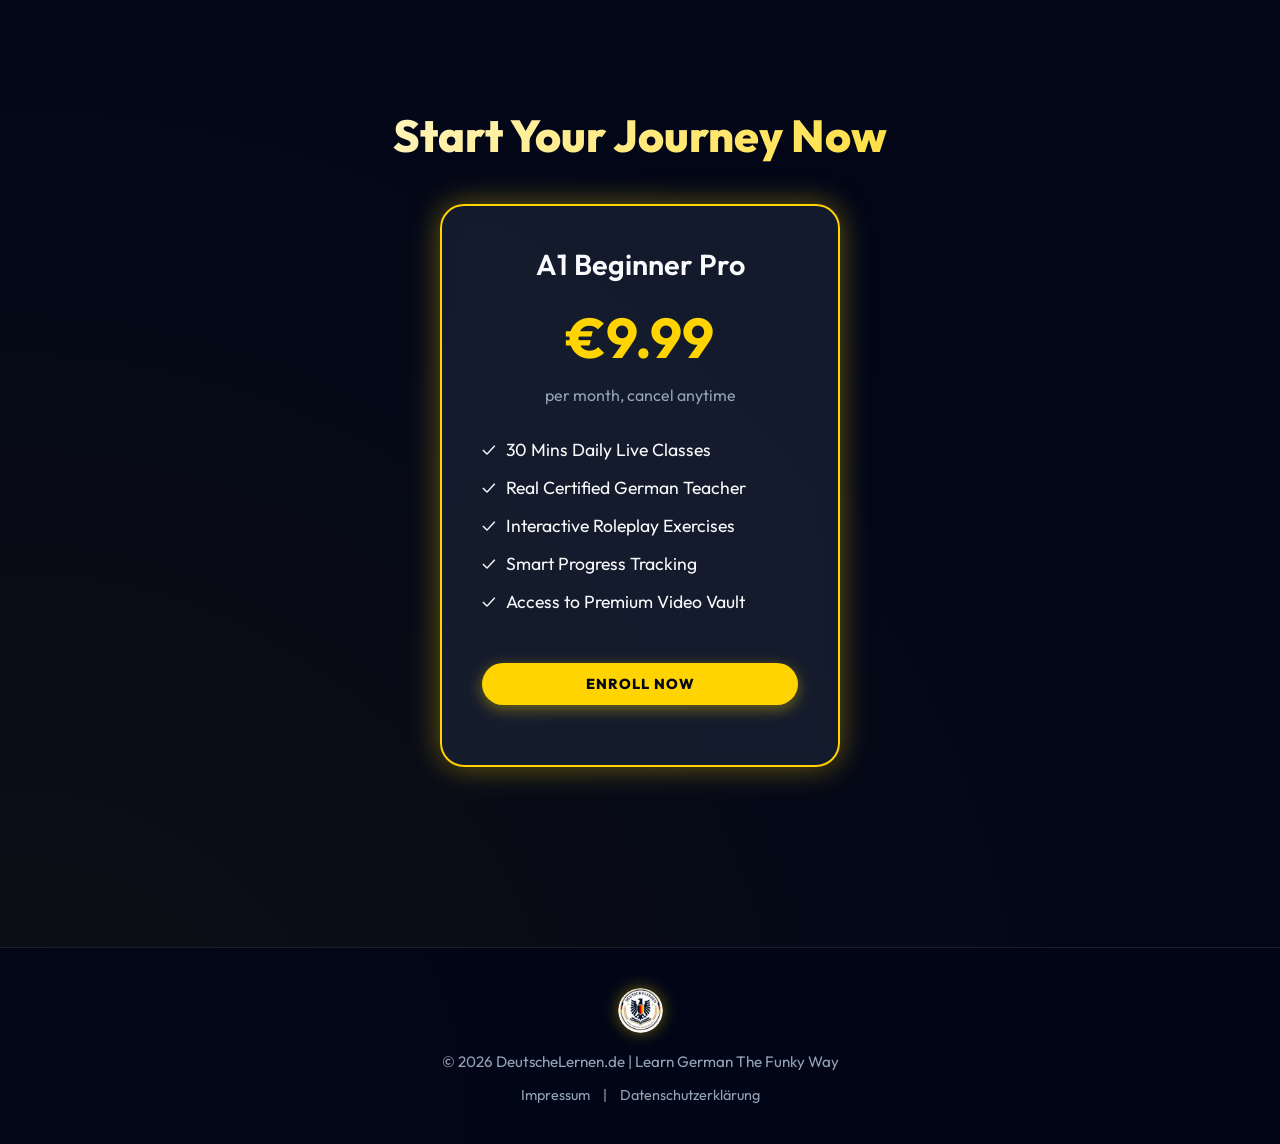
==== commit 4d761aef: "Add meta charset to fix encoding issues, add impressum.html and datenschutz.html for German legal co" ====
--- a/a1-beginner.html
+++ b/a1-beginner.html
@@ -5,13 +5,13 @@
 <meta name="viewport" content="width=device-width, initial-scale=1.0">
 <title>Learn A1 German | Live Classes 30 Mins Daily</title>
 <meta name="description" content="Master A1 Beginner German for just €9.99/month. Learn with a real teacher for 30 minutes daily, track your progress, and achieve fluency the funky way.">
-<link rel="icon" type="image/png" href="logo.png">
+<link rel="icon" type="image/png" href="logo.png?v=3">
 <link rel="stylesheet" href="style.css">
 </head>
 <body>
 
 <header>
-<a href="index.html" class="logo"><img src="logo.png" alt="DeutscheLernen Logo"><span>Deutsche<span class="highlight-text">Lernen</span></span></a>
+<a href="index.html" class="logo"><img src="logo.png?v=3" alt="DeutscheLernen Logo"><span>Deutsche<span class="highlight-text">Lernen</span></span></a>
 <nav>
 <a href="index.html">Home</a>
 <a href="courses.html">Courses</a>
@@ -88,10 +88,16 @@
 
 <footer>
 <div style="margin-bottom: 15px;">
-  <img src="logo.png" alt="DeutscheLernen Logo" style="height: 45px; width: 45px; border-radius: 50%; filter: drop-shadow(0 0 8px var(--accent-glow));">
+  <img src="logo.png?v=3" alt="DeutscheLernen Logo" style="height: 45px; width: 45px; border-radius: 50%; filter: drop-shadow(0 0 8px var(--accent-glow));">
 </div>
-<p>© 2026 DeutscheLernen.de | Learn German The Funky Way</p>
+<p>&copy; 2026 DeutscheLernen.de | Learn German The Funky Way</p>
+<div class="footer-links" style="margin-top: 15px; font-size: 0.9rem; color: var(--text-muted);">
+  <a href="impressum.html" style="color: var(--text-muted); text-decoration: none; margin: 0 10px; transition: color 0.3s;">Impressum</a> | 
+  <a href="datenschutz.html" style="color: var(--text-muted); text-decoration: none; margin: 0 10px; transition: color 0.3s;">Datenschutzerkl&auml;rung</a>
+</div>
 </footer>
 
 </body>
 </html>
+
+
--- a/style.css
+++ b/style.css
@@ -469,3 +469,14 @@
     font-size: 2.2rem;
   }
 }
+
+/* Compliance Footer Links */
+.footer-links a {
+  transition: color 0.3s ease;
+}
+
+.footer-links a:hover {
+  color: var(--accent) !important;
+  text-shadow: 0 0 8px var(--accent-glow);
+}
+
